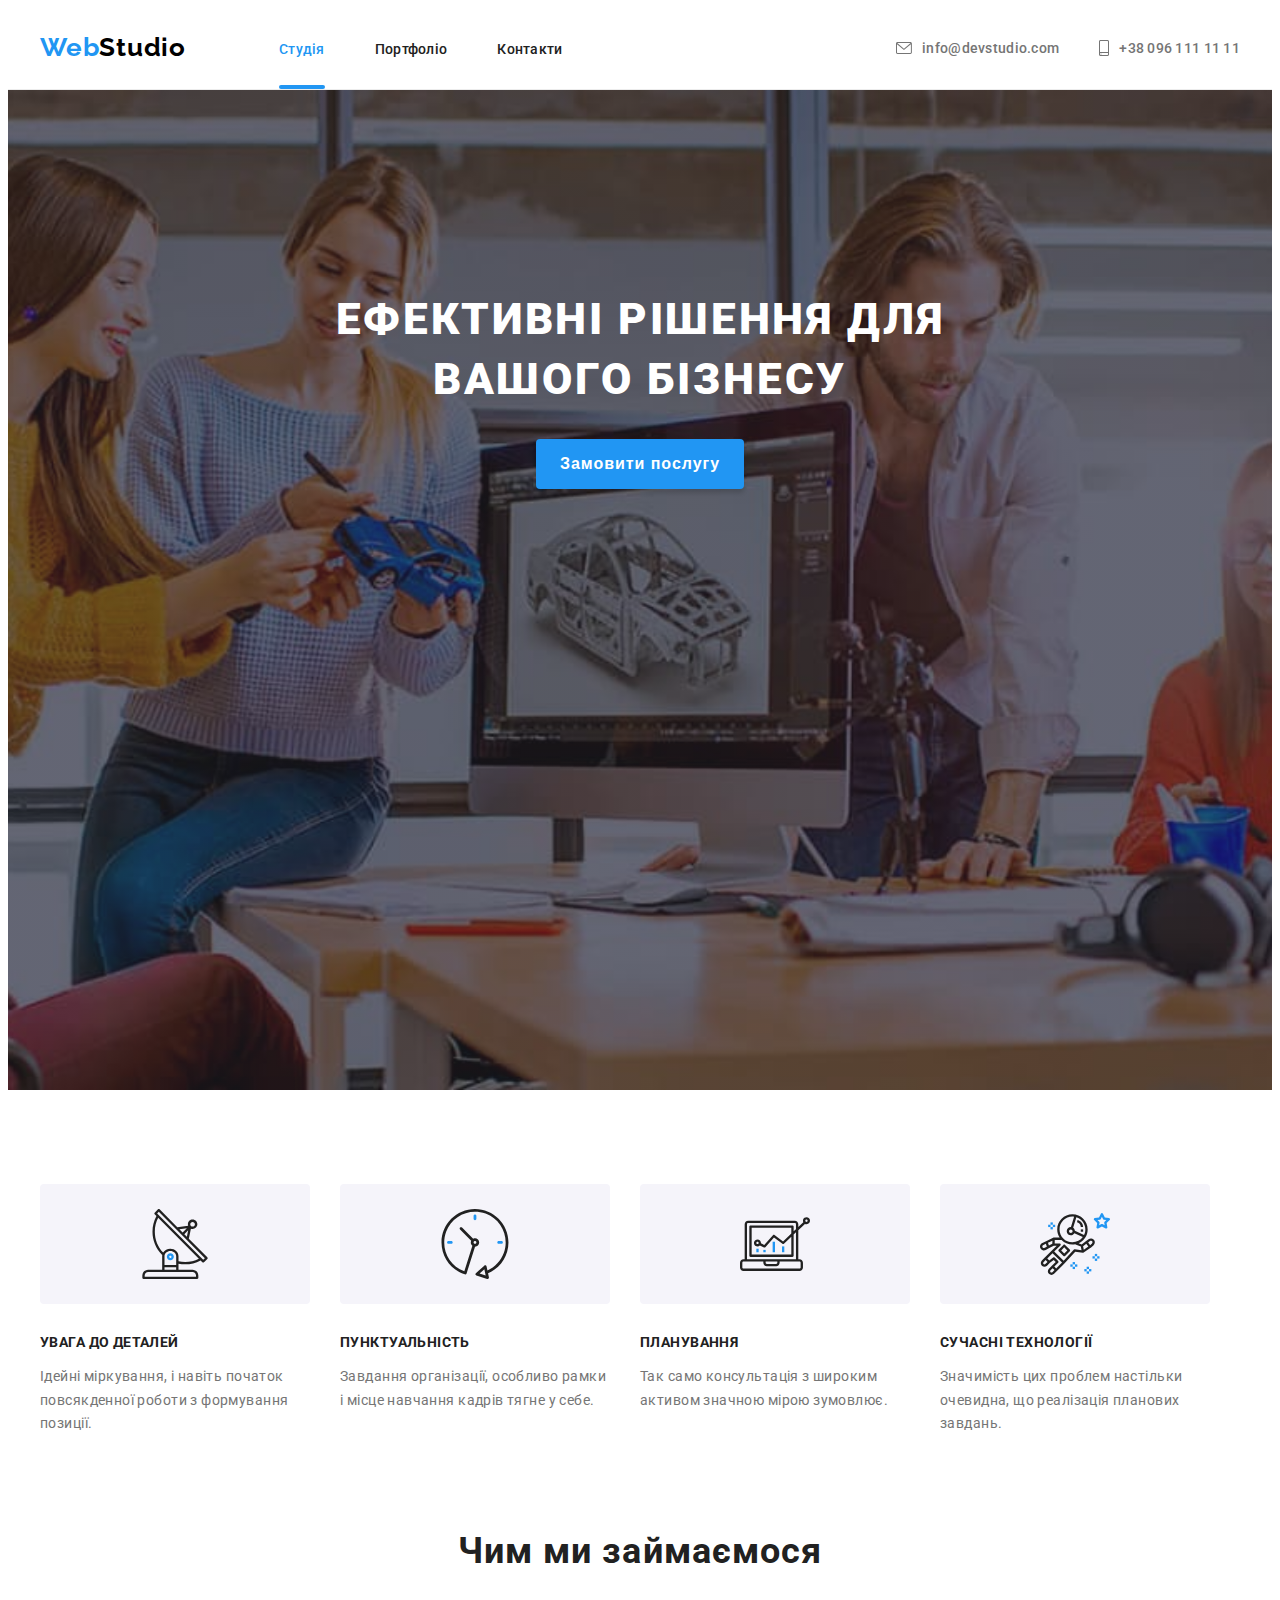
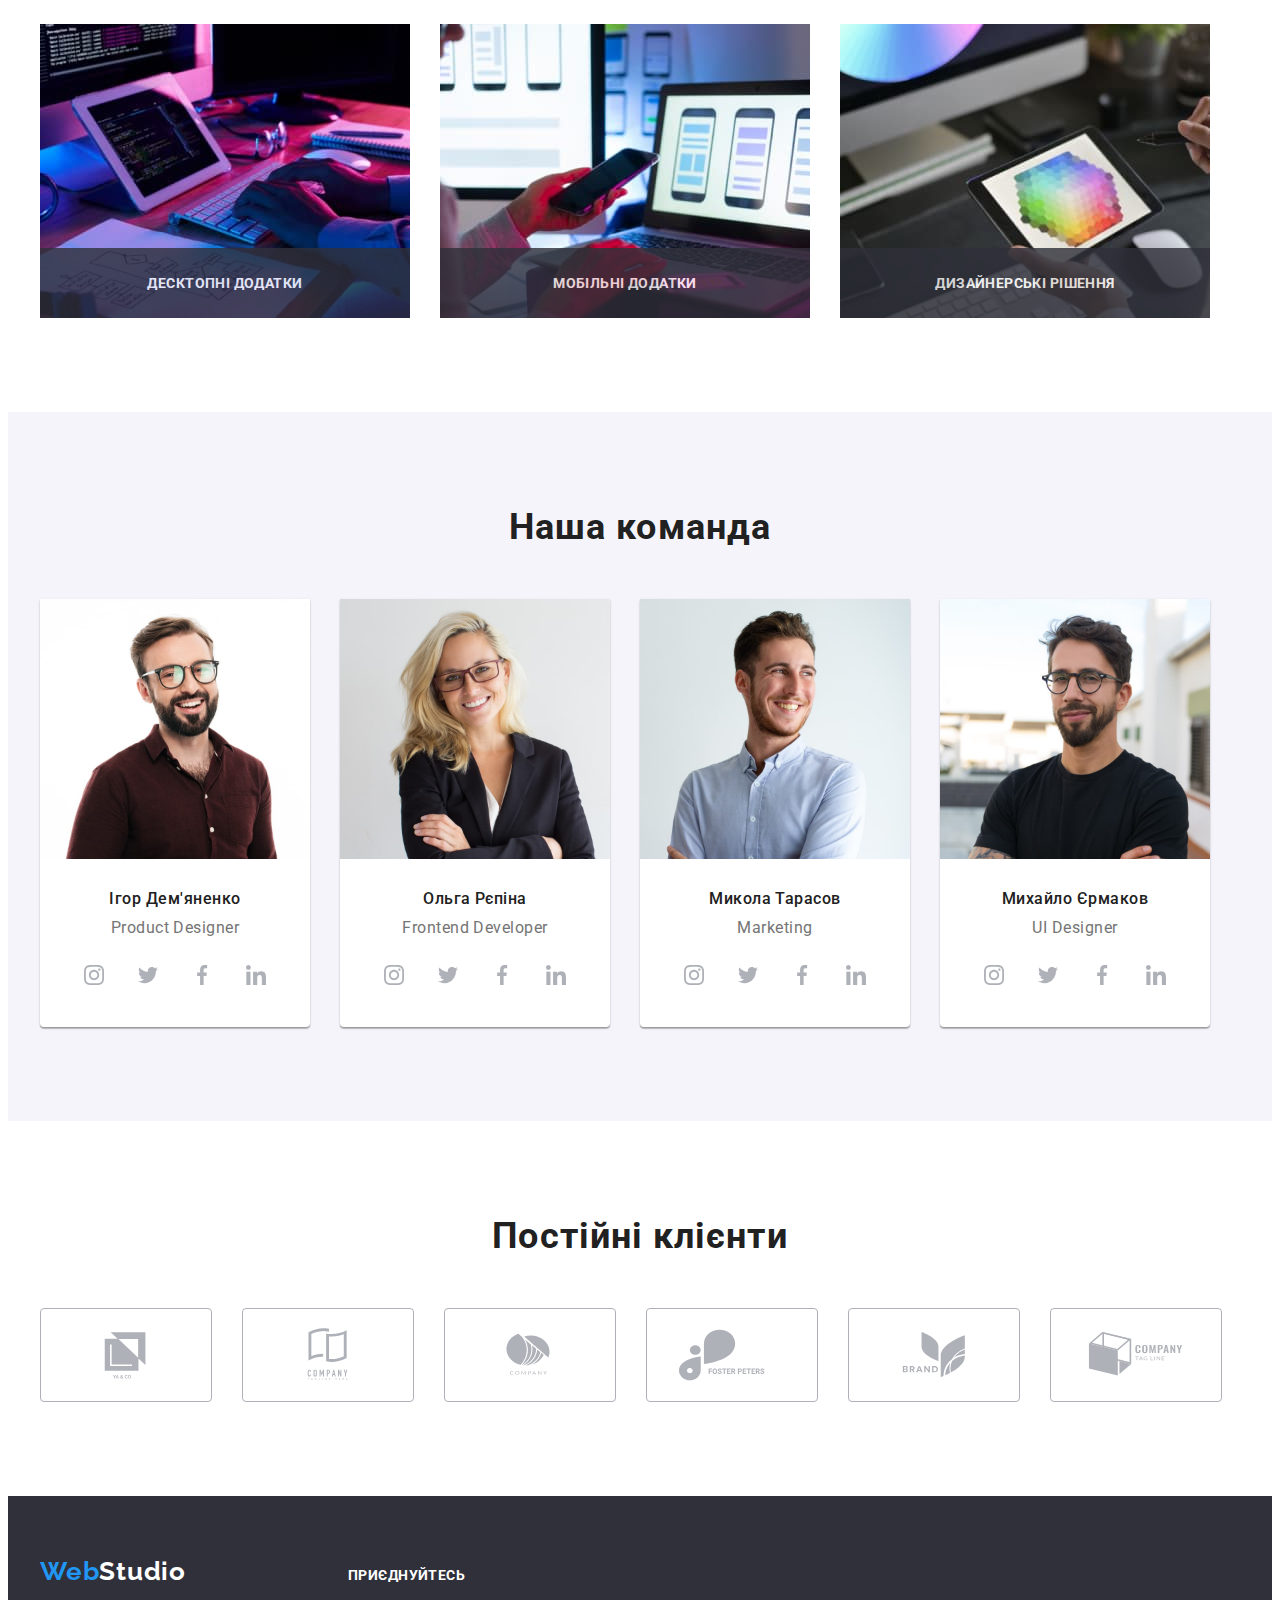
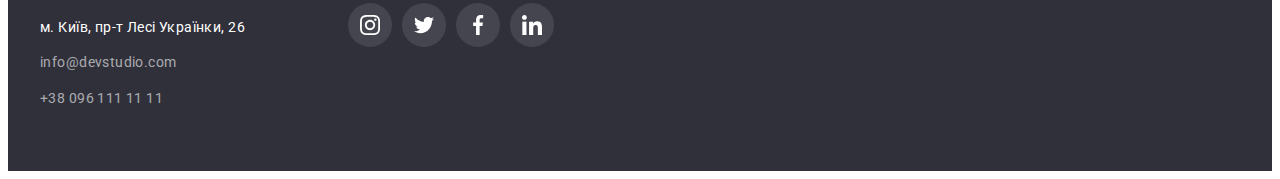
==== index.html @ 95d0e00b "висоту модалки змінив на авто" ====
<!DOCTYPE html>
<html lang="uk-UA">
  <head>
    <meta charset="UTF-8" />
    <meta name="viewport" content="width=device-width, initial-scale=1.0" />
    <title>Студія</title>
    <link
      href="https://fonts.googleapis.com/css2?family=Raleway:wght@700&family=Roboto:wght@400;500;700;900&display=swap"
      rel="stylesheet"
    />
    <link
      rel="stylesheet"
      href="https://cdnjs.cloudflare.com/ajax/libs/modern-normalize/2.0.0/modern-normalize.min.css"
      integrity="sha512-4xo8blKMVCiXpTaLzQSLSw3KFOVPWhm/TRtuPVc4WG6kUgjH6J03IBuG7JZPkcWMxJ5huwaBpOpnwYElP/m6wg=="
      crossorigin="anonymous"
      referrerpolicy="no-referrer"
    />
    <link rel="stylesheet" href="./css/styles.css" />
  </head>
  <body>
    <!-- Шапка -->

    <header class="header">
      <div class="container">
        <a href="./index.html" class="logo"
          >Web<span class="logo-studio-black">Studio</span></a
        >

        <nav class="nav">
          <ul class="list">
            <li class="item">
              <a href="./index.html" class="link current">Студія</a>
            </li>
            <li class="item">
              <a href="./portfolio.html" class="link">Портфоліо</a>
            </li>
            <li class="item"><a href="" class="link">Контакти</a></li>
          </ul>
        </nav>

        <ul class="info-list list">
          <li class="info-item">
            <a class="info-link link" href="mailto:info@devstudio.com">
              <svg class="info-icon" width="16" height="12">
                <use href="./images/icons/sprite.svg#envelope"></use>
              </svg>
              info@devstudio.com</a
            >
          </li>
          <li class="info-item">
            <a class="info-link link" href="tel:380961111111">
              <svg class="info-icon" width="10" height="16">
                <use href="./images/icons/sprite.svg#smartphone"></use>
              </svg>
              +38 096 111 11 11</a
            >
          </li>
        </ul>
      </div>
    </header>

    <main>
      <!-- Герой -->

      <section class="section hero overlay">
        <div class="container">
          <h1 class="title">Ефективні рішення для вашого бізнесу</h1>
          <button type="button" class="hero-button data-modal-open">
            Замовити послугу
          </button>

          <div class="backdrop is-hidden">
            <div class="data-modal">
              <button class="data-modal-close" type="button">
                <svg class="data-modal-close-icon" width="18" height="18">
                  <use href="./images/icons/sprite.svg#icon-close"></use>
                </svg>
              </button>

              <form class="modal-form">
                <b class="form-title">
                  Залиште свої дані, ми вам передзвонимо
                </b>

                <div class="form-field">
                  <label for="user-name">Ім'я</label>
                  <input type="text" name="user-name" id="user-name" />
                </div>

                <div class="form-field">
                  <label for="user-phone">Телефон</label>
                  <input type="tel" name="user-phone" id="user-phone" />
                </div>

                <div class="form-field">
                  <label for="user-email">Пошта</label>
                  <input type="email" name="user-email" id="user-email" />
                </div>

                <div class="form-field">
                  <label for="user-comment">Коментар</label>
                  <div class="textarea-box">
                    <textarea
                      name="user-comment"
                      id="user-comment"
                      placeholder="Введіть текст"
                    ></textarea>
                  </div>
                </div>

                <label class="checkbox-label">
                  <input
                    class="checkbox visually-hidden"
                    type="checkbox"
                    name="user-contract"
                  />
                  <span class="checkbox-icon">
                    <svg class="icon-check" width="16" height="15">
                      <use href="./images/icons/sprite.svg#icon-check"></use>
                    </svg>
                  </span>
                  Погоджуюся з розсилкою та приймаю
                  <a
                    class="checkbox-link"
                    href=""
                    target="_blank"
                    rel="noopener noreferrer"
                    >Умови договору</a
                  >
                </label>

                <button type="submit">Відправити</button>
              </form>
            </div>
          </div>
        </div>
      </section>

      <!-- Особливості -->

      <section class="section features">
        <div class="container">
          <h2 class="visually-hidden">Особливості</h2>

          <ul class="list">
            <li class="item">
              <div class="icon-box">
                <svg class="icon" width="70" height="70">
                  <use href="./images/icons/sprite.svg#antenna"></use>
                </svg>
              </div>
              <h3 class="title">УВАГА ДО ДЕТАЛЕЙ</h3>
              <p class="text">
                Ідейні міркування, і навіть початок повсякденної роботи з
                формування позиції.
              </p>
            </li>
            <li class="item">
              <div class="icon-box">
                <svg width="70" height="70">
                  <use href="./images/icons/sprite.svg#clock"></use>
                </svg>
              </div>
              <h3 class="title">ПУНКТУАЛЬНІСТЬ</h3>
              <p class="text">
                Завдання організації, особливо рамки і місце навчання кадрів
                тягне у себе.
              </p>
            </li>
            <li class="item">
              <div class="icon-box">
                <svg width="70" height="70">
                  <use href="./images/icons/sprite.svg#diagram"></use>
                </svg>
              </div>
              <h3 class="title">ПЛАНУВАННЯ</h3>
              <p class="text">
                Так само консультація з широким активом значною мірою зумовлює.
              </p>
            </li>
            <li class="item">
              <div class="icon-box">
                <svg width="70" height="70">
                  <use href="./images/icons/sprite.svg#astronaut"></use>
                </svg>
              </div>
              <h3 class="title">СУЧАСНІ ТЕХНОЛОГІЇ</h3>
              <p class="text">
                Значимість цих проблем настільки очевидна, що реалізація
                планових завдань.
              </p>
            </li>
          </ul>
        </div>
      </section>

      <!-- Чим ми займаємося -->

      <section class="section examples">
        <div class="container">
          <h2 class="title">Чим ми займаємося</h2>

          <ul class="list">
            <li class="item">
              <div class="examples-img-box">
                <img
                  src="./images/examples/pc.jpg"
                  alt="Люитина за комп'ютером"
                  width="370"
                  height="294"
                />
                <p class="examples-img-text">Десктопні додатки</p>
              </div>
            </li>
            <li class="item">
              <div class="examples-img-box">
                <img
                  src="./images/examples/phone.jpg"
                  alt="Люитина з телефоном"
                  width="370"
                  height="294"
                />
                <p class="examples-img-text">Мобільні додатки</p>
              </div>
            </li>
            <li class="item">
              <div class="examples-img-box">
                <img
                  src="./images/examples/tablet.jpg"
                  alt="Люитина з планшетом"
                  width="370"
                  height="294"
                />
                <p class="examples-img-text">Дизайнерські рішення</p>
              </div>
            </li>
          </ul>
        </div>
      </section>

      <!-- Наша команда -->

      <section class="section team">
        <div class="container">
          <h2 class="title">Наша команда</h2>

          <ul class="list">
            <li class="item">
              <img
                src="./images/team/igor.jpg"
                alt="Фото Ігор Дем'яненко"
                width="270"
                height="260"
              />

              <div class="card">
                <h3 class="card-title">Ігор Дем'яненко</h3>
                <p class="card-text">Product Designer</p>

                <ul class="socials list">
                  <li class="socials-item">
                    <a
                      class="socials-link link"
                      href=""
                      target="_blank"
                      aria-label="іконка Instagram"
                    >
                      <svg class="socials-icon" width="20" height="20">
                        <use href="./images/icons/sprite.svg#instagram"></use>
                      </svg>
                    </a>
                  </li>
                  <li class="socials-item">
                    <a
                      class="socials-link link"
                      href=""
                      target="_blank"
                      aria-label="іконка Twitter"
                    >
                      <svg class="socials-icon" width="20" height="20">
                        <use href="./images/icons/sprite.svg#twitter"></use>
                      </svg>
                    </a>
                  </li>
                  <li class="socials-item">
                    <a
                      class="socials-link link"
                      href=""
                      target="_blank"
                      aria-label="іконка Facebook"
                    >
                      <svg class="socials-icon" width="20" height="20">
                        <use href="./images/icons/sprite.svg#facebook"></use>
                      </svg>
                    </a>
                  </li>
                  <li class="socials-item">
                    <a
                      class="socials-link link"
                      href=""
                      target="_blank"
                      aria-label="іконка Linkedin"
                    >
                      <svg class="socials-icon" width="20" height="20">
                        <use href="./images/icons/sprite.svg#linkedin"></use>
                      </svg>
                    </a>
                  </li>
                </ul>
              </div>
            </li>
            <li class="item">
              <img
                src="./images/team/olya.jpg"
                alt="Фото Ольга Рєпіна"
                width="270"
                height="260"
              />
              <div class="card">
                <h3 class="card-title">Ольга Рєпіна</h3>
                <p class="card-text">Frontend Developer</p>

                <ul class="socials list">
                  <li class="socials-item">
                    <a
                      class="socials-link link"
                      href=""
                      target="_blank"
                      aria-label="іконка Instagram"
                    >
                      <svg class="socials-icon" width="20" height="20">
                        <use href="./images/icons/sprite.svg#instagram"></use>
                      </svg>
                    </a>
                  </li>
                  <li class="socials-item">
                    <a
                      class="socials-link link"
                      href=""
                      target="_blank"
                      aria-label="іконка Twitter"
                    >
                      <svg class="socials-icon" width="20" height="20">
                        <use href="./images/icons/sprite.svg#twitter"></use>
                      </svg>
                    </a>
                  </li>
                  <li class="socials-item">
                    <a
                      class="socials-link link"
                      href=""
                      target="_blank"
                      aria-label="іконка Facebook"
                    >
                      <svg class="socials-icon" width="20" height="20">
                        <use href="./images/icons/sprite.svg#facebook"></use>
                      </svg>
                    </a>
                  </li>
                  <li class="socials-item">
                    <a
                      class="socials-link link"
                      href=""
                      target="_blank"
                      aria-label="іконка Linkedin"
                    >
                      <svg class="socials-icon" width="20" height="20">
                        <use href="./images/icons/sprite.svg#linkedin"></use>
                      </svg>
                    </a>
                  </li>
                </ul>
              </div>
            </li>
            <li class="item">
              <img
                src="./images/team/kolya.jpg"
                alt="Фото Микола Тарасов"
                width="270"
                height="260"
              />
              <div class="card">
                <h3 class="card-title">Микола Тарасов</h3>
                <p class="card-text">Marketing</p>

                <ul class="socials list">
                  <li class="socials-item">
                    <a
                      class="socials-link link"
                      href=""
                      target="_blank"
                      aria-label="іконка Instagram"
                    >
                      <svg class="socials-icon" width="20" height="20">
                        <use href="./images/icons/sprite.svg#instagram"></use>
                      </svg>
                    </a>
                  </li>
                  <li class="socials-item">
                    <a
                      class="socials-link link"
                      href=""
                      target="_blank"
                      aria-label="іконка Twitter"
                    >
                      <svg class="socials-icon" width="20" height="20">
                        <use href="./images/icons/sprite.svg#twitter"></use>
                      </svg>
                    </a>
                  </li>
                  <li class="socials-item">
                    <a
                      class="socials-link link"
                      href=""
                      target="_blank"
                      aria-label="іконка Facebook"
                    >
                      <svg class="socials-icon" width="20" height="20">
                        <use href="./images/icons/sprite.svg#facebook"></use>
                      </svg>
                    </a>
                  </li>
                  <li class="socials-item">
                    <a
                      class="socials-link link"
                      href=""
                      target="_blank"
                      aria-label="іконка Linkedin"
                    >
                      <svg class="socials-icon" width="20" height="20">
                        <use href="./images/icons/sprite.svg#linkedin"></use>
                      </svg>
                    </a>
                  </li>
                </ul>
              </div>
            </li>
            <li class="item">
              <img
                src="./images/team/misha.jpg"
                alt="Фото Михайло Єрмаков"
                width="270"
                height="260"
              />
              <div class="card">
                <h3 class="card-title">Михайло Єрмаков</h3>
                <p class="card-text">UI Designer</p>

                <ul class="socials list">
                  <li class="socials-item">
                    <a
                      class="socials-link link"
                      href=""
                      target="_blank"
                      aria-label="іконка Instagram"
                    >
                      <svg class="socials-icon" width="20" height="20">
                        <use href="./images/icons/sprite.svg#instagram"></use>
                      </svg>
                    </a>
                  </li>
                  <li class="socials-item">
                    <a
                      class="socials-link link"
                      href=""
                      target="_blank"
                      aria-label="іконка Twitter"
                    >
                      <svg class="socials-icon" width="20" height="20">
                        <use href="./images/icons/sprite.svg#twitter"></use>
                      </svg>
                    </a>
                  </li>
                  <li class="socials-item">
                    <a
                      class="socials-link link"
                      href=""
                      target="_blank"
                      aria-label="іконка Facebook"
                    >
                      <svg class="socials-icon" width="20" height="20">
                        <use href="./images/icons/sprite.svg#facebook"></use>
                      </svg>
                    </a>
                  </li>
                  <li class="socials-item">
                    <a
                      class="socials-link link"
                      href=""
                      target="_blank"
                      aria-label="іконка Linkedin"
                    >
                      <svg class="socials-icon" width="20" height="20">
                        <use href="./images/icons/sprite.svg#linkedin"></use>
                      </svg>
                    </a>
                  </li>
                </ul>
              </div>
            </li>
          </ul>
        </div>
      </section>

      <!-- Постійні клієнти -->

      <section class="section clients">
        <div class="container">
          <h2 class="title">Постійні клієнти</h2>

          <ul class="clients-list list">
            <li class="clients-item">
              <a class="clients-link link" href="">
                <svg class="clients-icon" width="106" height="60">
                  <use href="./images/icons/sprite.svg#client-1"></use>
                </svg>
              </a>
            </li>
            <li class="clients-item">
              <a class="clients-link link" href="">
                <svg class="clients-icon" width="106" height="60">
                  <use href="./images/icons/sprite.svg#client-2"></use>
                </svg>
              </a>
            </li>
            <li class="clients-item">
              <a class="clients-link link" href="">
                <svg class="clients-icon" width="106" height="60">
                  <use href="./images/icons/sprite.svg#client-3"></use>
                </svg>
              </a>
            </li>
            <li class="clients-item">
              <a class="clients-link link" href="">
                <svg class="clients-icon" width="106" height="60">
                  <use href="./images/icons/sprite.svg#client-4"></use>
                </svg>
              </a>
            </li>
            <li class="clients-item">
              <a class="clients-link link" href="">
                <svg class="clients-icon" width="106" height="60">
                  <use href="./images/icons/sprite.svg#client-5"></use>
                </svg>
              </a>
            </li>
            <li class="clients-item">
              <a class="clients-link link" href="">
                <svg class="clients-icon" width="106" height="60">
                  <use href="./images/icons/sprite.svg#client-6"></use>
                </svg>
              </a>
            </li>
          </ul>
        </div>
      </section>
    </main>

    <!-- Підвал -->

    <footer class="footer">
      <div class="container">
        <div class="footer-address">
          <a href="./index.html" class="logo"
            >Web<span class="logo-studio-white">Studio</span></a
          >
          <address class="address">
            <p class="text">м. Київ, пр-т Лесі Українки, 26</p>
            <a href="mailto:info@devstudio.com" class="link"
              >info@devstudio.com</a
            >
            <a href="tel:380961111111" class="link">+38 096 111 11 11</a>
          </address>
        </div>

        <div class="footer-socials">
          <p class="title">Приєднуйтесь</p>

          <ul class="socials list">
            <li class="socials-item">
              <a
                class="socials-link link"
                href=""
                target="_blank"
                aria-label="іконка Instagram"
              >
                <svg class="socials-icon" width="20" height="20">
                  <use href="./images/icons/sprite.svg#instagram"></use>
                </svg>
              </a>
            </li>
            <li class="socials-item">
              <a
                class="socials-link link"
                href=""
                target="_blank"
                aria-label="іконка Twitter"
              >
                <svg class="socials-icon" width="20" height="20">
                  <use href="./images/icons/sprite.svg#twitter"></use>
                </svg>
              </a>
            </li>
            <li class="socials-item">
              <a
                class="socials-link link"
                href=""
                target="_blank"
                aria-label="іконка Facebook"
              >
                <svg class="socials-icon" width="20" height="20">
                  <use href="./images/icons/sprite.svg#facebook"></use>
                </svg>
              </a>
            </li>
            <li class="socials-item">
              <a
                class="socials-link link"
                href=""
                target="_blank"
                aria-label="іконка Linkedin"
              >
                <svg class="socials-icon" width="20" height="20">
                  <use href="./images/icons/sprite.svg#linkedin"></use>
                </svg>
              </a>
            </li>
          </ul>
        </div>
      </div>
    </footer>

    <script src="./js/modal.js"></script>

    <script>
      (() => {
        document.querySelector('.modal-form').addEventListener('submit', e => {
          e.preventDefault();

          new FormData(e.currentTarget).forEach((value, name) =>
            console.log(`${name}: ${value}`)
          );
        });
      })();
    </script>
  </body>
</html>
---- css/styles.css ----
:root {
  --primary-bg-color: #ffffff;
  --secondary-bg-color: #f5f4fa;
  --header-underline-color: #ececec;
  --logo-black-color: #000000;
  --accent-color: #2196f3;
  --primary-text-color: #757575;
  --secondary-text-color: #212121;
  --primary-icon-color: #afb1b8;
  --footer-icon-bg-color: rgba(255, 255, 255, 0.1);
  --hero-bg-color: #c4c4c4;
  --footer-bg-color: #2f303a;
  --address-text-color: rgba(255, 255, 255, 0.6);

  --hover-focus-time: cubic-bezier(0.4, 0, 0.2, 1);
}

body {
  font-family: 'Roboto', sans-serif;
  font-size: 16px;

  background-color: var(--primary-bg-color);
  color: var(--primary-text-color);
}

img {
  display: block;
}

.list {
  margin: 0;
  padding: 0;

  list-style: none;
}

.container {
  width: 1200px;
  margin: 0 auto;
  padding-right: 15px;
  padding-left: 15px;
}

.section {
  padding-top: 94px;
  padding-bottom: 94px;
}

.visually-hidden {
  position: absolute;
  width: 1px;
  height: 1px;
  margin: -1px;
  border: 0;
  padding: 0;

  white-space: nowrap;
  clip-path: inset(100%);
  clip: rect(0 0 0 0);
  overflow: hidden;
}

/* Шапка */

.header {
  border-bottom: 1px solid var(--header-underline-color);
}

.header .container {
  display: flex;
  align-items: center;
}

.logo {
  margin-right: 93px;
  padding-top: 24px;
  padding-bottom: 25px;

  font-family: 'Raleway', sans-serif;
  font-size: 26px;
  font-weight: 700;
  line-height: 1.2;
  letter-spacing: 0.78px;
  text-decoration: none;

  color: var(--accent-color);
}

.logo-studio-black {
  color: var(--logo-black-color);
}

.nav .list {
  display: flex;
}

.nav .item + .item {
  margin-left: 50px;
}

.nav .link {
  padding-top: 32px;
  padding-bottom: 32px;

  font-size: 14px;
  font-weight: 500;
  line-height: 1.2;
  letter-spacing: 0.28px;
  text-decoration: none;

  color: var(--secondary-text-color);

  transition: color 250ms var(--hover-focus-time);
}

.nav .link:hover,
.nav .link:focus {
  color: var(--accent-color);
}

.nav .link.current {
  position: relative;

  color: var(--accent-color);
}

.nav .item > .current::after {
  content: '';
  display: block;
  position: absolute;
  right: 0;
  bottom: 0;

  width: 100%;
  height: 4px;

  border-radius: 2px;
  background-color: var(--accent-color);
}

.info-list {
  display: flex;
  align-items: center;
  margin-left: auto;
}

.info-item:not(:last-child) {
  margin-right: 40px;
}

.info-link {
  display: flex;
  align-items: center;

  padding-top: 32px;
  padding-bottom: 32px;

  font-size: 14px;
  font-weight: 500;
  line-height: 1.2;
  letter-spacing: 0.28px;
  text-decoration: none;

  color: var(--primary-text-color);

  transition: color 250ms var(--hover-focus-time);
}

.info-link:hover,
.info-link:focus {
  color: var(--accent-color);
}

.info-icon {
  margin-right: 10px;
  fill: currentColor;
}

/* Герой */

.hero {
  padding-top: 200px;
  padding-bottom: 200px;

  text-align: center;
}

.hero.overlay {
  height: 600px;
  max-width: 1600px;
  margin-right: auto;
  margin-left: auto;

  background-color: var(--hero-bg-color);
  background-image: linear-gradient(
      to right,
      rgba(47, 48, 58, 0.4),
      rgba(47, 48, 58, 0.4)
    ),
    url('../images/hero/hero-bg-photo.jpg');
  background-repeat: no-repeat;
  background-position: center;
  background-size: cover;
}

.hero .title {
  width: 696px;
  margin-top: 0;
  margin-right: auto;
  margin-bottom: 30px;
  margin-left: auto;

  font-size: 44px;
  font-weight: 900;
  line-height: 1.36;
  letter-spacing: 2.64px;
  text-align: center;
  text-transform: uppercase;

  color: var(--primary-bg-color);
}

.hero-button {
  padding: 10px 24px;
  border: none;
  border-radius: 4px;
  box-shadow: 0px 4px 4px 0px rgba(0, 0, 0, 0.15);

  font-size: 16px;
  font-weight: 700;
  line-height: 1.87;
  letter-spacing: 0.96px;
  text-align: center;

  color: var(--primary-bg-color);
  background-color: var(--accent-color);

  transition: color 250ms var(--hover-focus-time);
}

.hero-button:hover {
  cursor: pointer;
  color: var(--hero-bg-color);
}

.hero .backdrop {
  position: fixed;
  top: 0;
  left: 0;

  width: 100%;
  height: 100%;

  background-color: rgba(0, 0, 0, 0.2);

  z-index: 10;
  opacity: 1;
  visibility: visible;
  transition: opacity 250ms var(--hover-focus-time),
    visibility 250ms var(--hover-focus-time);
}

/* Модальне вікно */

.backdrop.is-hidden {
  opacity: 0;
  visibility: hidden;
  pointer-events: none;
}

.backdrop .data-modal {
  position: absolute;
  top: 50%;
  left: 50%;
  transform: translate(-50%, -50%) scaleX(1);
  transition: transform 250ms var(--hover-focus-time);

  width: 528px;

  border-radius: 4px;
  background-color: var(--primary-bg-color);
  box-shadow: 0px 2px 1px 0px rgba(0, 0, 0, 0.2),
    0px 1px 1px 0px rgba(0, 0, 0, 0.14), 0px 1px 3px 0px rgba(0, 0, 0, 0.12);
}

.backdrop.is-hidden > .data-modal {
  transform: translate(-50%, -50%) scaleX(0);
}

.data-modal .data-modal-close {
  position: absolute;
  top: 8px;
  right: 8px;
  padding: 0;

  width: 30px;
  height: 30px;

  border-radius: 50%;
  border: 1px solid rgba(0, 0, 0, 0.1);
  background-color: var(--primary-bg-color);

  cursor: pointer;
}

.data-modal-close-icon {
  display: block;
  margin: 0 auto;
}

/* Форма підписки */

.modal-form {
  margin: 0;
  padding: 40px;

  width: 100%;
  height: 100%;
}

.form-title {
  display: inline-block;

  margin-top: 0;
  margin-bottom: 12px;

  font-size: 20px;
  font-weight: 700;
  letter-spacing: 0.6px;
  text-align: center;

  color: var(--secondary-text-color);
}

.form-field {
  display: flex;
  flex-direction: column;
}

.form-field label {
  margin-bottom: 4px;

  font-size: 12px;
  font-weight: 400;
  letter-spacing: 0.12px;
  text-align: left;

  color: var(--primary-text-color);
}

.form-field input {
  margin-bottom: 10px;

  height: 40px;

  border-radius: 4px;
  border: 1px solid rgba(33, 33, 33, 0.2);
}

/* Textarea */

.textarea-box {
  margin-bottom: 20px;
  padding: 12px 16px;

  height: 120px;

  border-radius: 4px;
  border: 1px solid rgba(33, 33, 33, 0.2);
}

.form-field textarea {
  width: 100%;
  height: 100%;

  border: none;
  resize: none;
}

.form-field textarea::placeholder {
  color: rgba(117, 117, 117, 0.5);
  font-size: 12px;
  font-weight: 400;
  letter-spacing: 0.12px;
}

/* Checkbox */

.checkbox-label {
  display: flex;
  align-items: center;

  margin-top: 0;
  margin-bottom: 20px;
  width: 100%;

  font-size: 14px;
  font-weight: 400;
  line-height: 1.71;
  letter-spacing: 0.42px;

  color: var(--primary-text-color);
}

.checkbox-icon {
  display: inline-block;

  margin-right: 7px;
  width: 16px;
  height: 15px;

  border: 1px solid var(--secondary-text-color);
  border-radius: 2px;
}

.icon-check {
  display: block;
}

.checkbox:checked + .checkbox-icon {
  border-color: transparent;
  background-color: var(--accent-color);
  background-size: contain;
  background-origin: border-box;
}

.checkbox-link {
  font-size: 14px;
  font-weight: 400;
  line-height: 24px;
  letter-spacing: 0.42px;

  color: var(--accent-color);
}

.modal-form button {
  padding: 10px 52px;

  width: 200px;
  height: 50px;

  text-align: center;
  font-size: 16px;
  font-weight: 700;
  line-height: 1.87;
  letter-spacing: 0.96px;

  border: none;
  border-radius: 4px;
  color: var(--primary-bg-color);
  background-color: #188ce8;
  box-shadow: 0px 4px 4px 0px rgba(0, 0, 0, 0.15);
}

/* Особливості */

.features .list {
  display: flex;
}

.features .item {
  width: 270px;
}

.features .item:not(:last-child) {
  margin-right: 30px;
}

.features .icon-box {
  display: flex;
  align-items: center;
  justify-content: center;

  width: 100%;
  height: 120px;
  margin-bottom: 30px;

  border-radius: 4px;
  background-color: var(--secondary-bg-color);
}

.features .icon {
  margin: 0;
}

.features .title {
  margin-top: 0;
  margin-bottom: 10;

  font-size: 14px;
  font-weight: 700;
  line-height: 1.2;
  letter-spacing: 0.42px;
  text-transform: uppercase;

  color: var(--secondary-text-color);
}

.features .text {
  margin: 0;

  font-size: 14px;
  font-weight: 400;
  line-height: 1.71;
  letter-spacing: 0.42px;

  color: var(--primary-text-color);
}

/* Чим ми займаємося */

.examples {
  padding-top: 0;
}

.examples .title,
.team .title,
.clients .title {
  margin-top: 0;
  margin-bottom: 50px;

  font-size: 36px;
  font-weight: 700;
  line-height: 1.2;
  letter-spacing: 1.08px;
  text-align: center;

  color: var(--secondary-text-color);
}

.examples-img-box {
  position: relative;
}

.examples-img-text {
  position: absolute;
  right: 0;
  bottom: 0;

  display: flex;
  width: 100%;
  height: 70px;
  margin: 0;
  align-items: center;
  justify-content: center;

  font-size: 14px;
  font-weight: 700;
  letter-spacing: 0.42px;
  text-transform: uppercase;

  color: var(--primary-bg-color);
  background-color: var(--footer-bg-color);
  opacity: 80%;
}

.examples .list {
  display: flex;
}

.examples .item:not(:last-child) {
  margin-right: 30px;
}

/* Наша команда */

.team {
  background-color: var(--secondary-bg-color);
}

.team .list {
  display: flex;
}

.team .item {
  background-color: var(--primary-bg-color);
  border-radius: 0px 0px 4px 4px;
  box-shadow: 0px 2px 1px 0px rgba(0, 0, 0, 0.2),
    0px 1px 1px 0px rgba(0, 0, 0, 0.14), 0px 1px 3px 0px rgba(0, 0, 0, 0.12);
}

.team .item:not(:last-child) {
  margin-right: 30px;
}

.team .card {
  padding-top: 30px;
  padding-bottom: 30px;
}

.team .card-title {
  margin-top: 0;
  margin-bottom: 10px;

  font-size: 16px;
  font-weight: 500;
  line-height: 1.2;
  letter-spacing: 0.48px;
  text-align: center;

  color: var(--secondary-text-color);
}

.team .card-text {
  margin: 0;
  margin-bottom: 16px;

  font-size: 16px;
  font-weight: 400;
  line-height: 1.2;
  letter-spacing: 0.48px;
  text-align: center;

  color: var(--primary-text-color);
}

.team .socials {
  align-items: center;
  justify-content: center;
}

.team .socials-item:not(:last-child) {
  margin-right: 10px;
}

.socials-link {
  display: flex;
  align-items: center;
  justify-content: center;
  border-radius: 50%;

  width: 44px;
  height: 44px;

  transition: background-color 250ms var(--hover-focus-time);
}

.socials-link:hover,
.socials-link:focus {
  background-color: var(--accent-color);
}

.socials-icon {
  margin: 0;

  fill: var(--primary-icon-color);

  transition: fill 250ms var(--hover-focus-time);
}

.socials-link:hover .socials-icon,
.socials-link:focus .socials-icon {
  fill: var(--primary-bg-color);
}

/* Постійні клієнти */

.clients-list {
  display: flex;
}

.clients-item:not(:last-child) {
  margin-right: 30px;
}

.clients-link {
  display: flex;
  align-items: center;
  justify-content: center;

  width: 170px;
  height: 92px;

  border-radius: 4px;
  border: 1px solid var(--primary-icon-color);

  transition: border-color 250ms var(--hover-focus-time);
}

.clients-link:hover,
.clients-link:focus {
  border-color: var(--accent-color);
}

.clients-icon {
  fill: var(--primary-icon-color);

  transition: fill 250ms var(--hover-focus-time);
}

.clients-link:hover .clients-icon,
.clients-link:focus .clients-icon {
  fill: var(--accent-color);
}

/* Портфоліо */

.portfolio .filter {
  display: flex;
  margin-bottom: 50px;
  justify-content: center;
}

.filter .item:not(:last-child) {
  margin-right: 8px;
}

.portfolio .list-button {
  padding: 6px 22px;

  font-size: 16px;
  font-weight: 500;
  line-height: 1.62;
  letter-spacing: 0.48px;
  font-family: inherit;
  text-align: center;
  cursor: pointer;

  color: var(--secondary-text-color);
  background-color: var(--secondary-bg-color);
  border: none;
  border-radius: 4px;

  transition: color 250ms var(--hover-focus-time),
    background-color 250ms var(--hover-focus-time),
    box-shadow 250ms var(--hover-focus-time);
}

.portfolio .list-button:hover,
.portfolio .list-button:focus {
  color: var(--primary-bg-color);
  background-color: var(--accent-color);
  box-shadow: 0px 2px 2px 0px rgba(0, 0, 0, 0.12),
    0px 1px 2px 0px rgba(0, 0, 0, 0.08), 0px 3px 1px 0px rgba(0, 0, 0, 0.1);
}

.portfolio .works {
  display: flex;
  flex-wrap: wrap;
}

.works .item {
  width: 370px;
  margin-right: 30px;
  margin-bottom: 30px;
}

.works .item:nth-child(3n) {
  margin-right: 0;
}

.works .item:nth-last-child(-n + 3) {
  margin-bottom: 0;
}

.works .link {
  display: block;

  text-decoration: none;
  transition: box-shadow 250ms var(--hover-focus-time);
}

.works .link:hover,
.works .link:focus {
  box-shadow: 1px 4px 6px 0px rgba(0, 0, 0, 0.16),
    0px 4px 4px 0px rgba(0, 0, 0, 0.06), 0px 1px 1px 0px rgba(0, 0, 0, 0.12);
}

.works .overlay-box {
  position: relative;
  overflow: hidden;
}

.works .overlay-card {
  position: absolute;
  right: 0;
  bottom: 0;

  width: 100%;
  height: 100%;

  background-color: var(--accent-color);
  opacity: 0;

  transform: translateY(100%);
  transition: transform 250ms var(--hover-focus-time),
    opacity 250ms var(--hover-focus-time);
}

.works .link:hover .overlay-card {
  transform: translateY(0);
  opacity: 90%;
}

.overlay-card-text {
  margin: 0;
  padding: 63px 24px;

  font-size: 18px;
  font-weight: 400;
  line-height: 1.55;
  letter-spacing: 0.54px;

  color: var(--primary-bg-color);
}

.works-info {
  padding: 20px 24px;

  border: 1px solid #eee;
  border-top: none;
}

.works-info-title {
  margin-top: 0;
  margin-bottom: 4px;

  font-size: 18px;
  font-weight: 700;
  line-height: 2;
  letter-spacing: 1.08px;

  color: var(--secondary-text-color);
}

.works-info-text {
  margin: 0;

  font-weight: 400;
  line-height: 1.87;
  letter-spacing: 0.48px;

  color: var(--primary-text-color);
}

/* Підвал */

.footer {
  background-color: var(--footer-bg-color);
  padding-top: 60px;
  padding-bottom: 60px;
}

.footer .container {
  display: flex;
  align-items: baseline;
}

.footer .logo {
  display: inline-block;
  margin-bottom: 28px;
  padding: 0;
  width: 145px;
}

.logo-studio-white {
  color: var(--primary-bg-color);
}

.footer-address {
  margin-right: 70px;
}

.address {
  display: flex;
  flex-direction: column;
  width: 207px;

  font-style: normal;
  font-size: 14px;
  font-weight: 400;
  line-height: 1.71;
  letter-spacing: 0.42px;

  color: var(--primary-bg-color);
}

.address .text {
  margin-top: 0;
  margin-bottom: 12px;
}

.address .link {
  margin-bottom: 12px;

  font-size: 14px;
  font-weight: 400;
  line-height: 1.71;
  letter-spacing: 0.42px;
  text-decoration: none;

  color: var(--address-text-color);

  transition: color 250ms var(--hover-focus-time);
}

.address .link:hover,
.address .link:focus {
  color: var(--accent-color);
}

.address .link:last-child {
  margin-bottom: 0;
}

.footer .socials {
  display: flex;
}

.footer-socials .title {
  margin-top: 0;
  margin-bottom: 20px;

  color: var(--primary-bg-color);
  font-size: 14px;
  font-weight: 700;
  letter-spacing: 0.42px;
  text-transform: uppercase;
}

.footer .socials-item {
  border-radius: 50%;
  background-color: var(--footer-icon-bg-color);
}

.footer .socials-item:not(:last-child) {
  margin-right: 10px;
}

.footer .socials-icon {
  fill: var(--primary-bg-color);
}
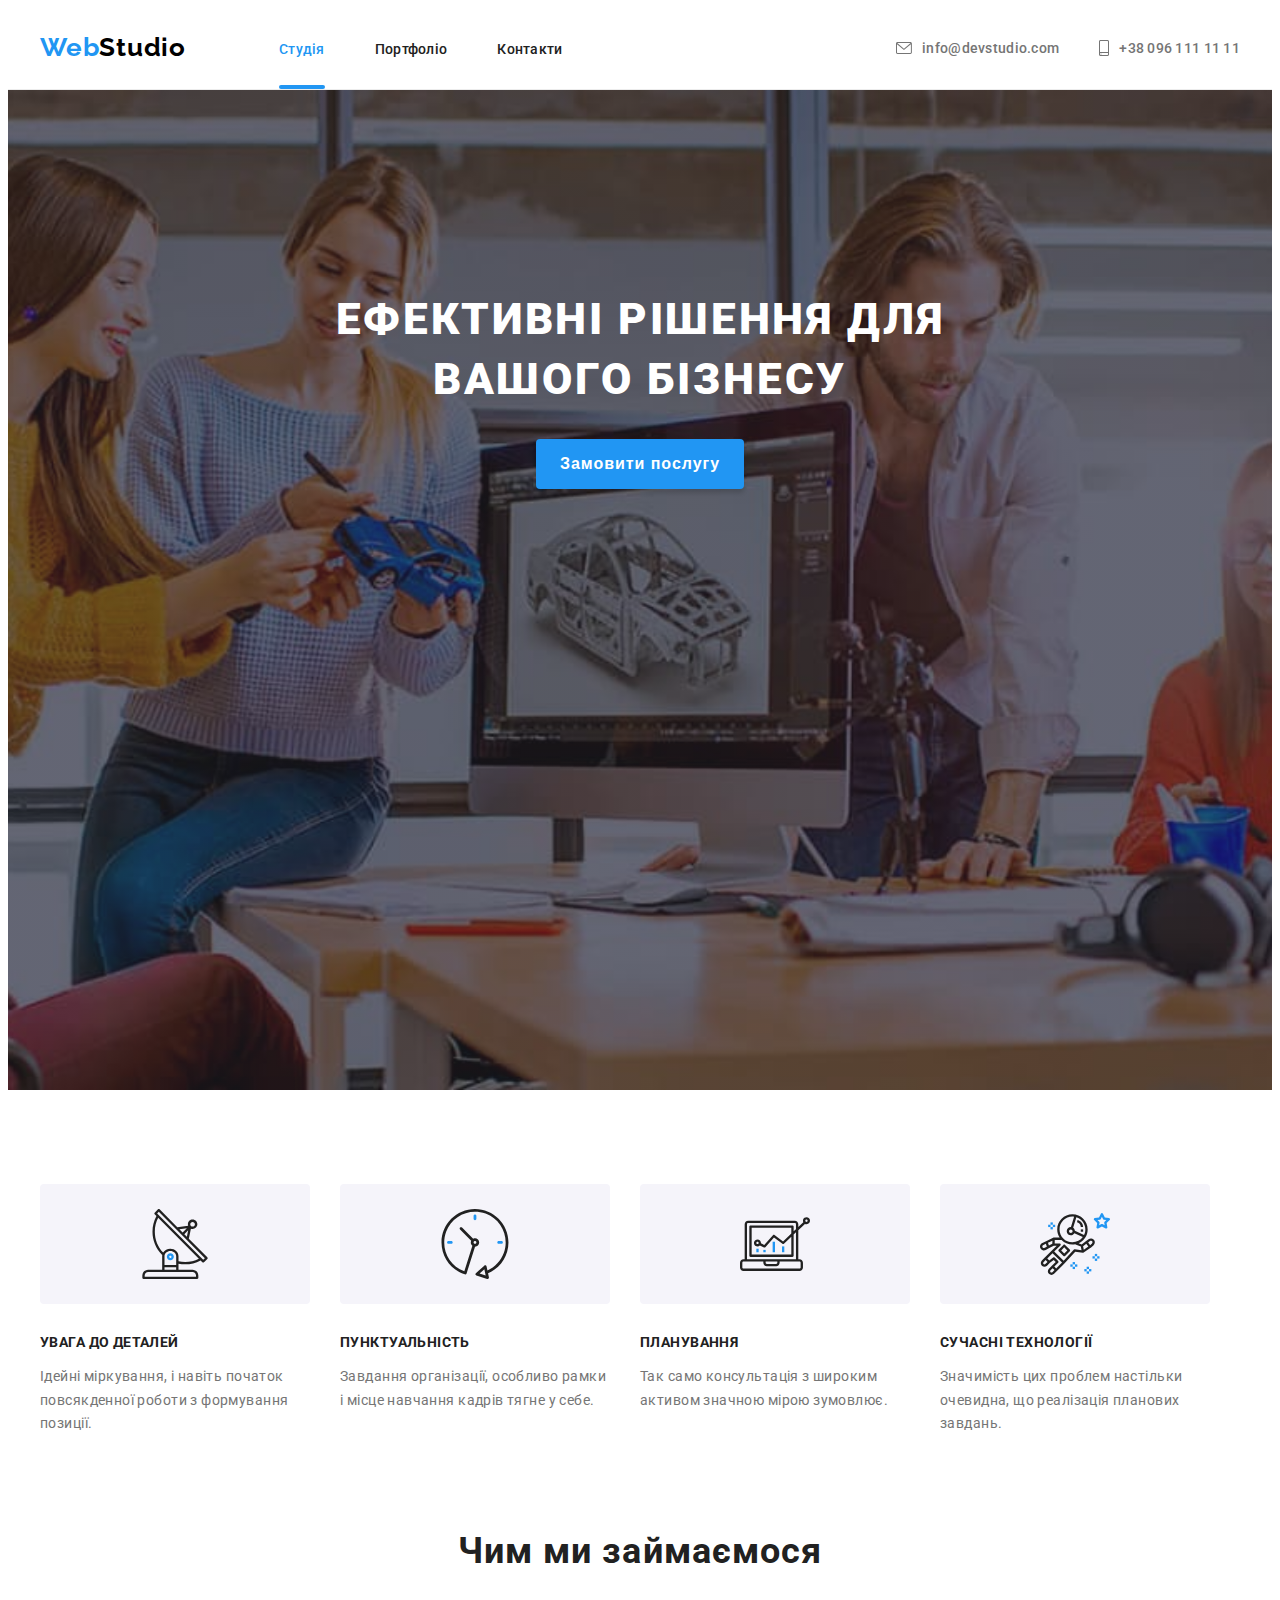
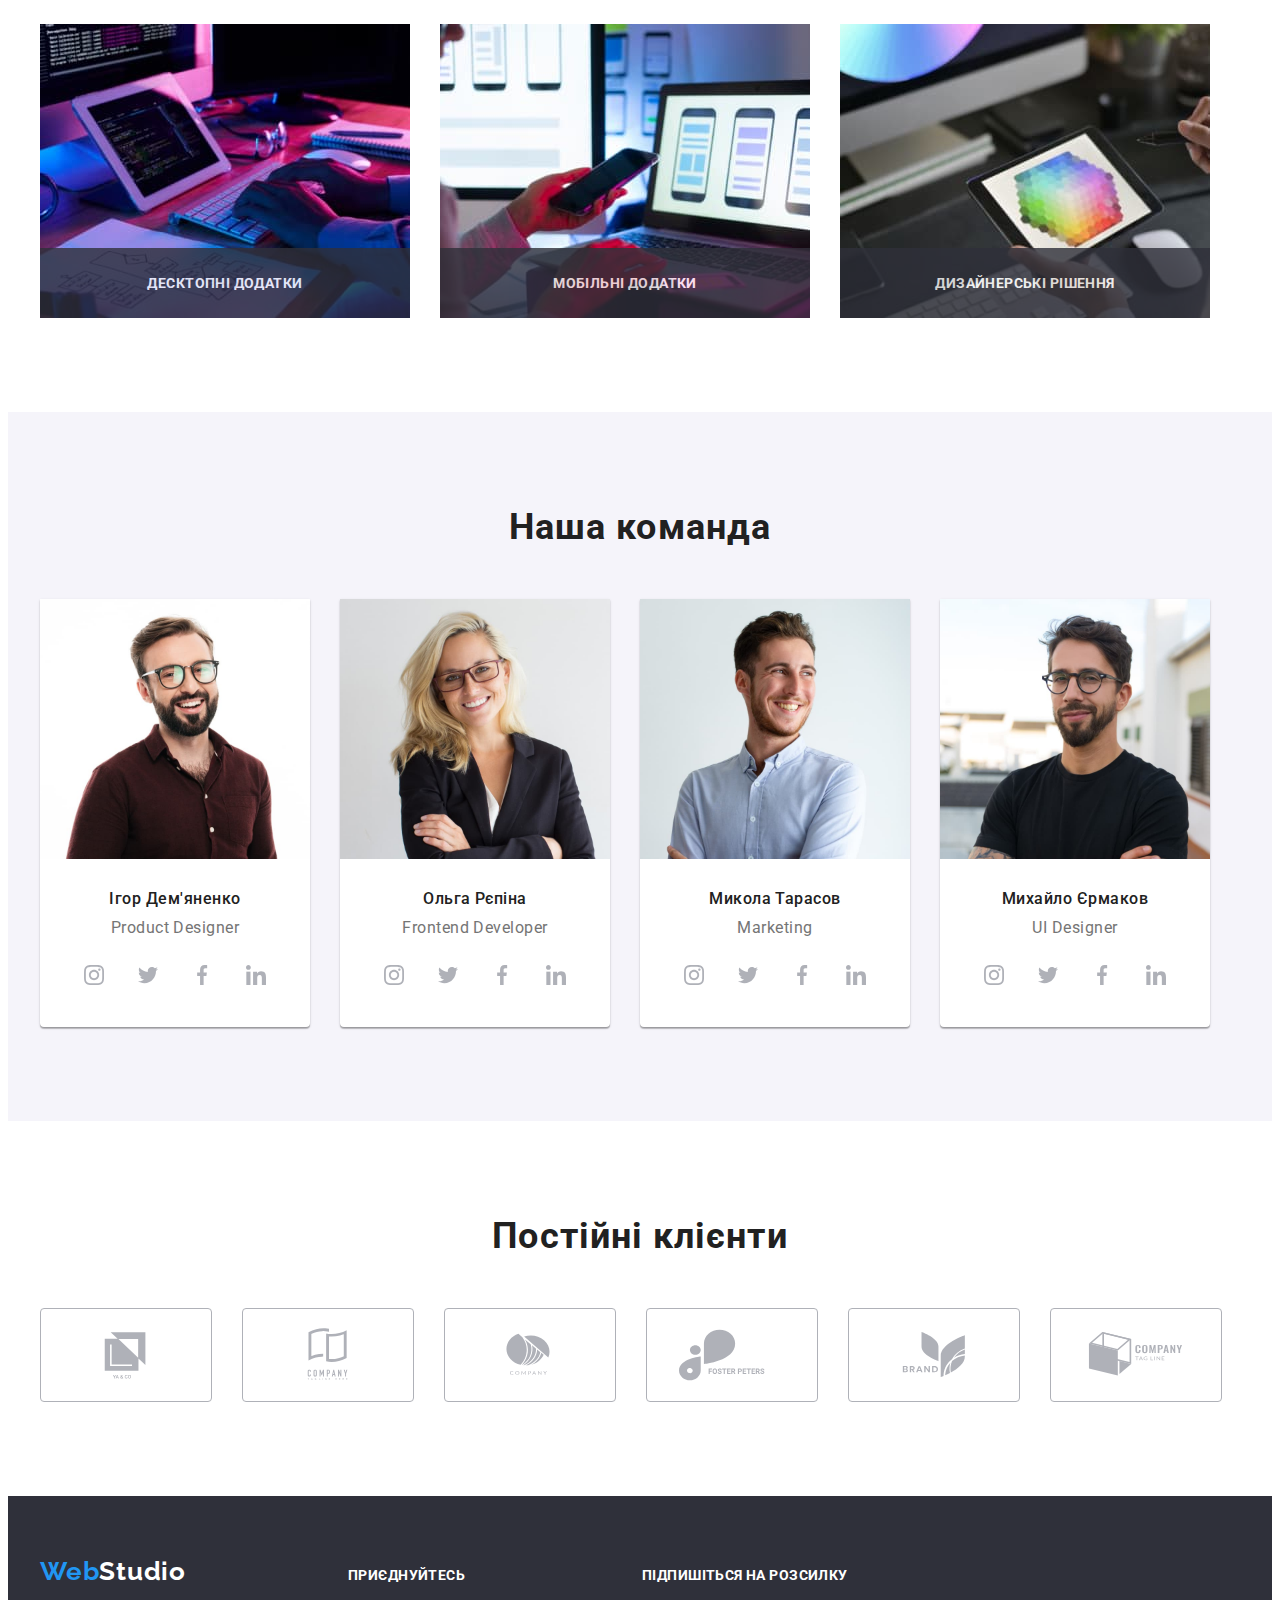
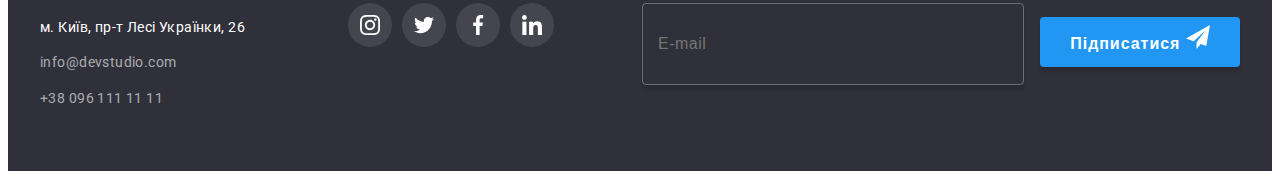
==== commit 92444c07: "додав форму розсилки у футері" ====
--- a/index.html
+++ b/index.html
@@ -82,31 +82,50 @@
                   Залиште свої дані, ми вам передзвонимо
                 </b>
 
-                <div class="form-field">
-                  <label for="user-name">Ім'я</label>
-                  <input type="text" name="user-name" id="user-name" />
-                </div>
-
-                <div class="form-field">
-                  <label for="user-phone">Телефон</label>
-                  <input type="tel" name="user-phone" id="user-phone" />
-                </div>
-
-                <div class="form-field">
-                  <label for="user-email">Пошта</label>
-                  <input type="email" name="user-email" id="user-email" />
-                </div>
-
-                <div class="form-field">
-                  <label for="user-comment">Коментар</label>
-                  <div class="textarea-box">
-                    <textarea
-                      name="user-comment"
-                      id="user-comment"
-                      placeholder="Введіть текст"
-                    ></textarea>
-                  </div>
-                </div>
+                <label class="form-field"
+                  ><span class="form-field-label">Ім'я</span>
+                  <input
+                    class="form-field-input"
+                    type="text"
+                    name="user-name"
+                  />
+                  <svg class="form-field-icon" width="18" height="18">
+                    <use href="./images/icons/sprite.svg#person-black"></use>
+                  </svg>
+                </label>
+
+                <label class="form-field"
+                  ><span class="form-field-label">Телефон</span>
+                  <input
+                    class="form-field-input"
+                    type="tel"
+                    name="user-phone"
+                  />
+                  <svg class="form-field-icon" width="18" height="18">
+                    <use href="./images/icons/sprite.svg#phone-black"></use>
+                  </svg>
+                </label>
+
+                <label class="form-field"
+                  ><span class="form-field-label">Пошта</span>
+                  <input
+                    class="form-field-input"
+                    type="email"
+                    name="user-email"
+                  />
+                  <svg class="form-field-icon" width="18" height="18">
+                    <use href="./images/icons/sprite.svg#email-black"></use>
+                  </svg>
+                </label>
+
+                <label class="form-field"
+                  ><span class="form-field-label">Коментар</span>
+                  <textarea
+                    class="form-textarea"
+                    name="user-comment"
+                    placeholder="Введіть текст"
+                  ></textarea>
+                </label>
 
                 <label class="checkbox-label">
                   <input
@@ -114,11 +133,13 @@
                     type="checkbox"
                     name="user-contract"
                   />
+
                   <span class="checkbox-icon">
                     <svg class="icon-check" width="16" height="15">
                       <use href="./images/icons/sprite.svg#icon-check"></use>
                     </svg>
                   </span>
+
                   Погоджуюся з розсилкою та приймаю
                   <a
                     class="checkbox-link"
@@ -627,21 +648,27 @@
             </li>
           </ul>
         </div>
+
+        <form class="footer-form">
+          <label class="footer-form-field">
+            <span class="footer-form-label">Підпишіться на розсилку</span>
+            <input
+              class="footer-form-input"
+              type="email"
+              placeholder="E-mail"
+            />
+
+            <button class="footer-form-btn" type="submit">
+              Підписатися
+              <svg class="footer-form-icon" width="24" height="24">
+                <use href="./images/icons/sprite.svg#icon-send"></use>
+              </svg>
+            </button>
+          </label>
+        </form>
       </div>
     </footer>
 
     <script src="./js/modal.js"></script>
-
-    <script>
-      (() => {
-        document.querySelector('.modal-form').addEventListener('submit', e => {
-          e.preventDefault();
-
-          new FormData(e.currentTarget).forEach((value, name) =>
-            console.log(`${name}: ${value}`)
-          );
-        });
-      })();
-    </script>
   </body>
 </html>
--- a/css/styles.css
+++ b/css/styles.css
@@ -306,6 +306,14 @@
 .data-modal-close-icon {
   display: block;
   margin: 0 auto;
+
+  fill: var(--logo-black-color);
+
+  transition: fill 250ms var(--hover-focus-time);
+}
+
+.data-modal-close:hover > .data-modal-close-icon {
+  fill: var(--accent-color);
 }
 
 /* Форма підписки */
@@ -319,7 +327,7 @@
 }
 
 .form-title {
-  display: inline-block;
+  display: block;
 
   margin-top: 0;
   margin-bottom: 12px;
@@ -333,11 +341,13 @@
 }
 
 .form-field {
-  display: flex;
-  flex-direction: column;
-}
-
-.form-field label {
+  position: relative;
+  display: block;
+}
+
+.form-field-label {
+  display: block;
+
   margin-bottom: 4px;
 
   font-size: 12px;
@@ -348,40 +358,64 @@
   color: var(--primary-text-color);
 }
 
-.form-field input {
+.form-field-input {
   margin-bottom: 10px;
-
-  height: 40px;
+  padding: 12px 12px 12px 44px;
+
+  width: 100%;
 
   border-radius: 4px;
   border: 1px solid rgba(33, 33, 33, 0.2);
+  outline: transparent;
+
+  transition: border-color 250ms var(--hover-focus-time);
+}
+
+.form-field-icon {
+  position: absolute;
+  top: 30px;
+  left: 12px;
+
+  fill: var(--secondary-text-color);
+
+  transition: fill 250ms var(--hover-focus-time);
+}
+
+.form-field-input:focus {
+  border-color: var(--accent-color);
+}
+
+.form-field-input:focus + .form-field-icon {
+  fill: var(--accent-color);
 }
 
 /* Textarea */
 
-.textarea-box {
+.form-textarea {
   margin-bottom: 20px;
   padding: 12px 16px;
 
+  width: 100%;
   height: 120px;
+  resize: none;
 
   border-radius: 4px;
-  border: 1px solid rgba(33, 33, 33, 0.2);
-}
-
-.form-field textarea {
-  width: 100%;
-  height: 100%;
-
-  border: none;
-  resize: none;
-}
-
-.form-field textarea::placeholder {
-  color: rgba(117, 117, 117, 0.5);
+  border-color: transparent;
+  outline: 1px solid rgba(33, 33, 33, 0.2);
+
+  transition: border-color 250ms var(--hover-focus-time);
+}
+
+.form-textarea::placeholder {
   font-size: 12px;
   font-weight: 400;
   letter-spacing: 0.12px;
+
+  color: rgba(117, 117, 117, 0.5);
+}
+
+.form-textarea:focus {
+  border-color: var(--accent-color);
 }
 
 /* Checkbox */
@@ -389,9 +423,10 @@
 .checkbox-label {
   display: flex;
   align-items: center;
+  justify-content: center;
 
   margin-top: 0;
-  margin-bottom: 20px;
+  margin-bottom: 30px;
   width: 100%;
 
   font-size: 14px;
@@ -403,14 +438,19 @@
 }
 
 .checkbox-icon {
-  display: inline-block;
-
+  display: flex;
+  align-items: center;
+  justify-content: center;
   margin-right: 7px;
+
   width: 16px;
   height: 15px;
 
-  border: 1px solid var(--secondary-text-color);
   border-radius: 2px;
+  border: 2px solid var(--secondary-text-color);
+
+  transition: background-color 250ms var(--hover-focus-time),
+    border-color 250ms var(--hover-focus-time);
 }
 
 .icon-check {
@@ -425,6 +465,8 @@
 }
 
 .checkbox-link {
+  margin-left: 5px;
+
   font-size: 14px;
   font-weight: 400;
   line-height: 24px;
@@ -450,6 +492,8 @@
   color: var(--primary-bg-color);
   background-color: #188ce8;
   box-shadow: 0px 4px 4px 0px rgba(0, 0, 0, 0.15);
+
+  cursor: pointer;
 }
 
 /* Особливості */
@@ -930,3 +974,62 @@
 .footer .socials-icon {
   fill: var(--primary-bg-color);
 }
+
+/* Footer Form */
+
+.footer-form {
+  margin-left: auto;
+}
+
+.footer-form-label {
+  display: block;
+
+  margin-bottom: 20px;
+
+  font-size: 14px;
+  font-weight: 700;
+  letter-spacing: 0.42px;
+  text-transform: uppercase;
+  color: var(--primary-bg-color);
+}
+
+.footer-form-input {
+  margin-right: 12px;
+  padding: 15px;
+  width: 350px;
+  height: 50px;
+
+  font-size: 16px;
+  font-weight: 400;
+  line-height: 1.25;
+  letter-spacing: 0.48px;
+  color: rgba(255, 255, 255, 0.6);
+
+  border-radius: 4px;
+  border: 1px solid rgba(255, 255, 255, 0.3);
+  outline: transparent;
+  background: rgba(33, 150, 243, 0);
+  box-shadow: 0px 4px 4px 0px rgba(0, 0, 0, 0.15);
+}
+
+.footer-form-btn {
+  width: 200px;
+  height: 50px;
+
+  text-align: center;
+  font-size: 16px;
+  font-weight: 700;
+  line-height: 1.87;
+  letter-spacing: 0.96px;
+  color: var(--primary-bg-color);
+
+  border-radius: 4px;
+  border: transparent;
+  background-color: var(--accent-color);
+  box-shadow: 0px 4px 4px 0px rgba(0, 0, 0, 0.15);
+
+  cursor: pointer;
+}
+
+.footer-form-icon {
+}
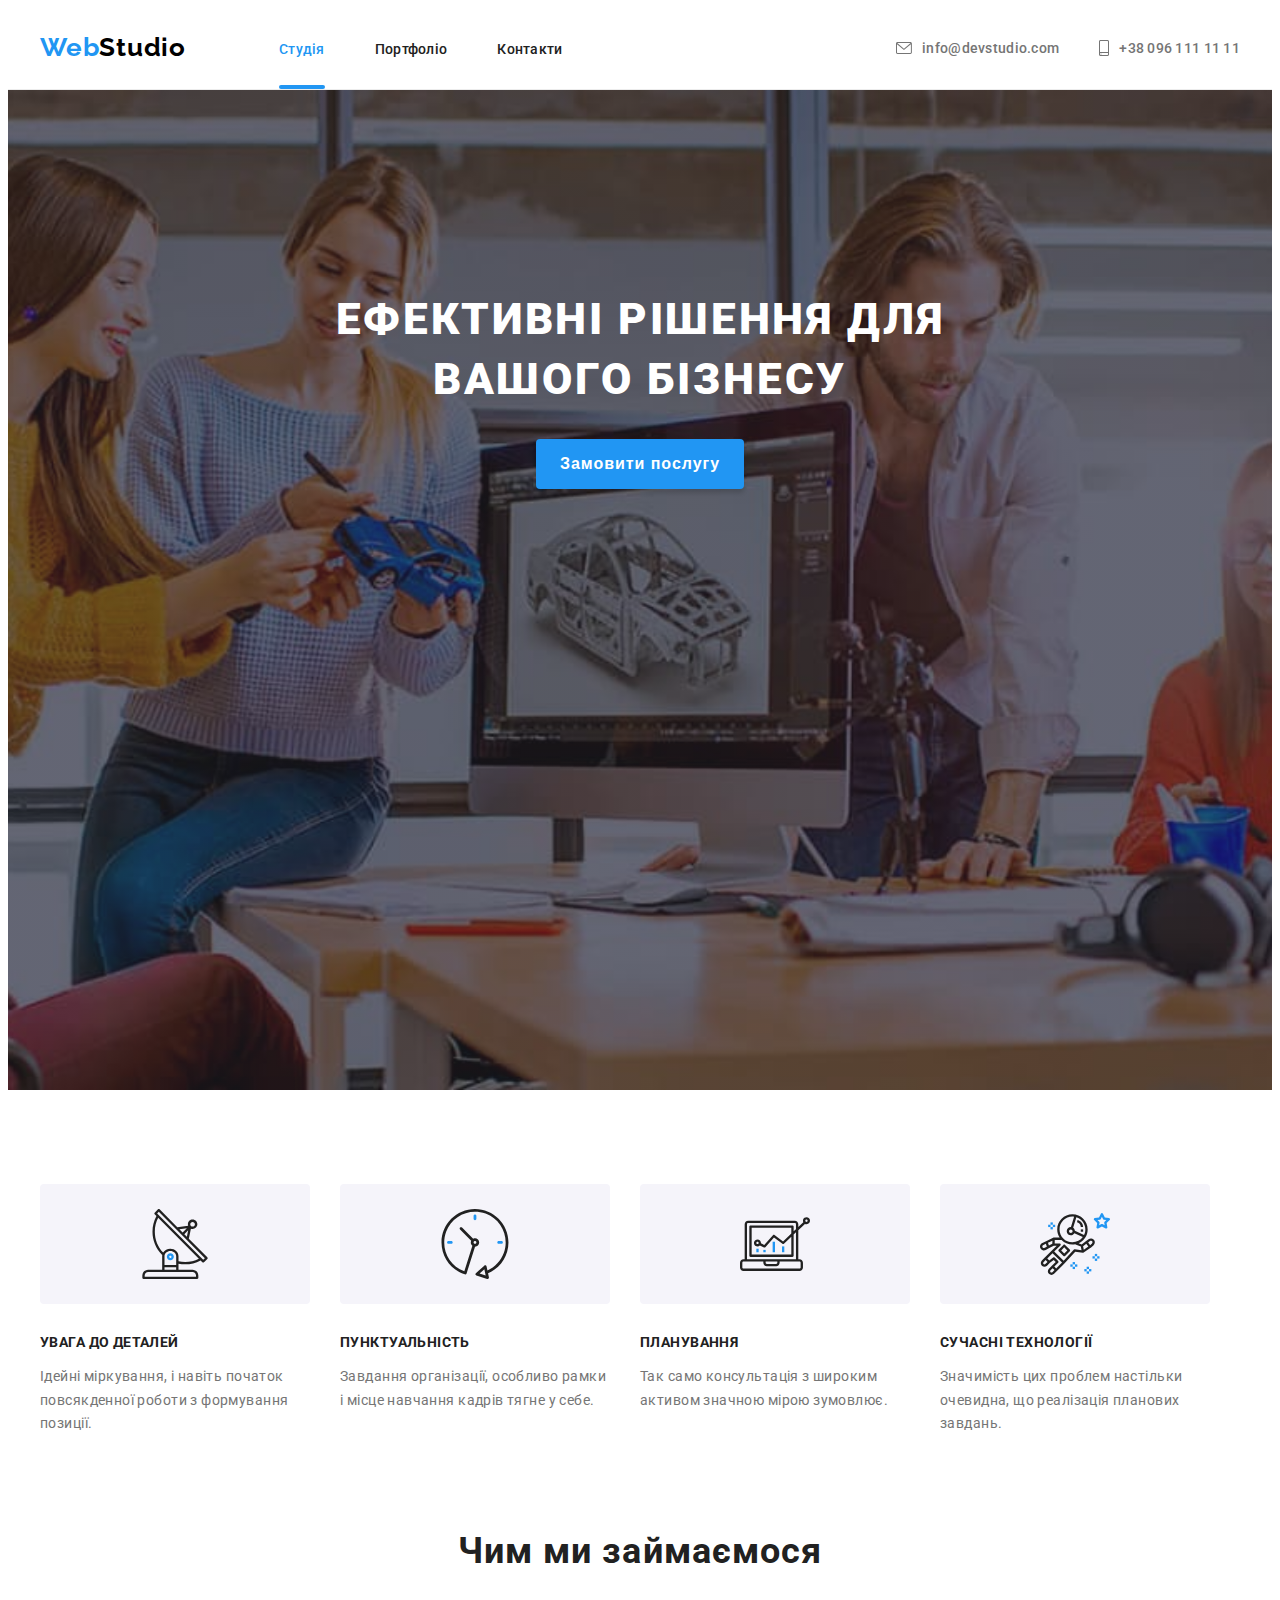
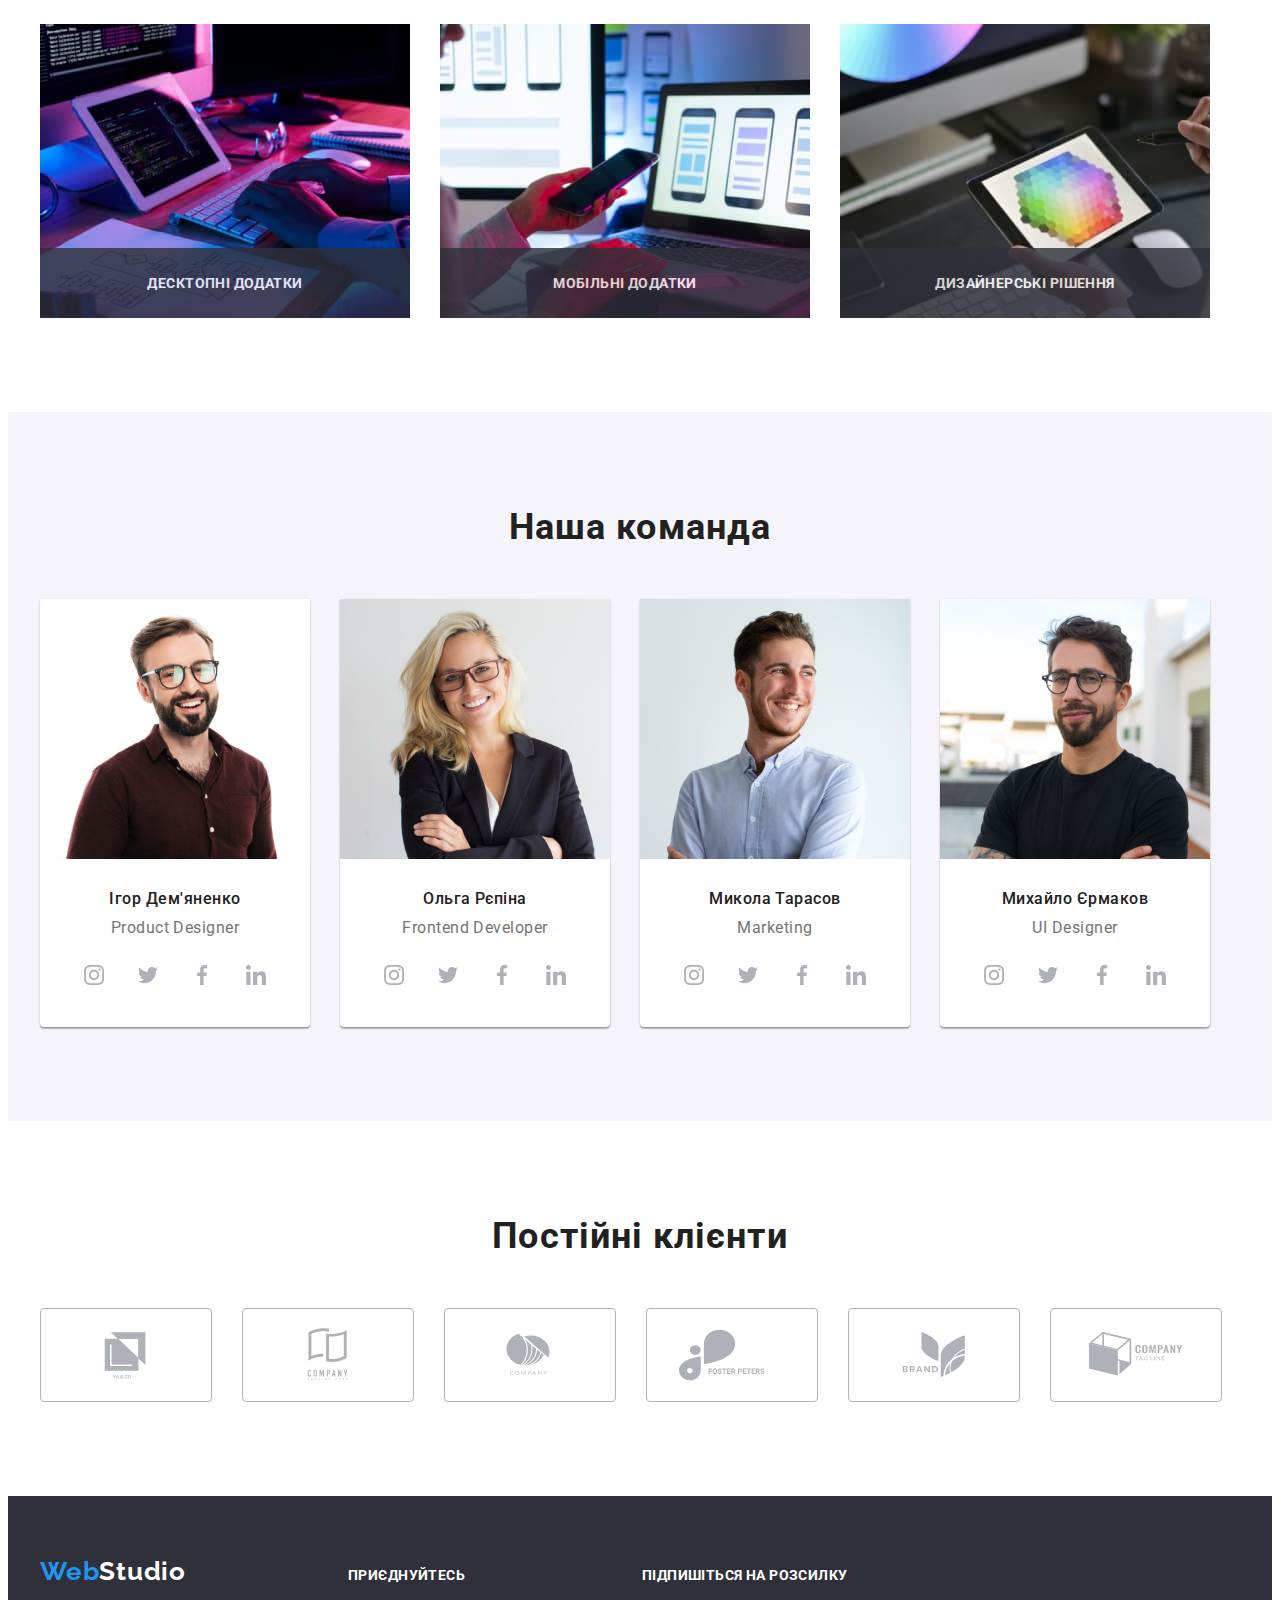
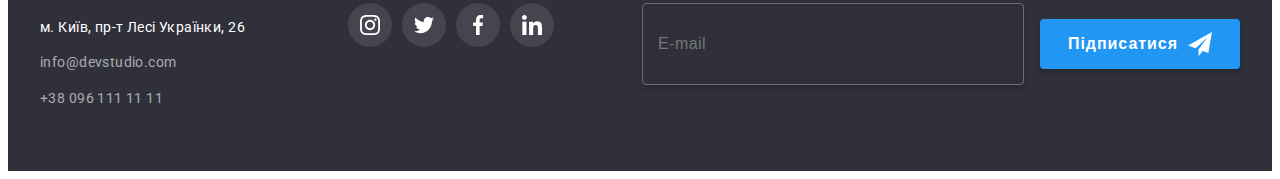
==== commit 3d0c0e79: "додав стилі на футер форм" ====
--- a/index.html
+++ b/index.html
@@ -659,10 +659,12 @@
             />
 
             <button class="footer-form-btn" type="submit">
-              Підписатися
-              <svg class="footer-form-icon" width="24" height="24">
-                <use href="./images/icons/sprite.svg#icon-send"></use>
-              </svg>
+              <div class="form-btn-box">
+                <span class="form-btn-label">Підписатися</span>
+                <svg class="footer-form-send" width="24" height="24">
+                  <use href="./images/icons/sprite.svg#icon-send"></use>
+                </svg>
+              </div>
             </button>
           </label>
         </form>
--- a/css/styles.css
+++ b/css/styles.css
@@ -1013,8 +1013,8 @@
 }
 
 .footer-form-btn {
-  width: 200px;
-  height: 50px;
+  margin: 0;
+  padding: 10px 28px;
 
   text-align: center;
   font-size: 16px;
@@ -1024,12 +1024,19 @@
   color: var(--primary-bg-color);
 
   border-radius: 4px;
-  border: transparent;
+  border: none;
   background-color: var(--accent-color);
   box-shadow: 0px 4px 4px 0px rgba(0, 0, 0, 0.15);
 
   cursor: pointer;
 }
 
-.footer-form-icon {
-}
+.form-btn-box {
+  display: flex;
+  align-items: center;
+  justify-content: center;
+}
+
+.form-btn-label {
+  margin-right: 10px;
+}
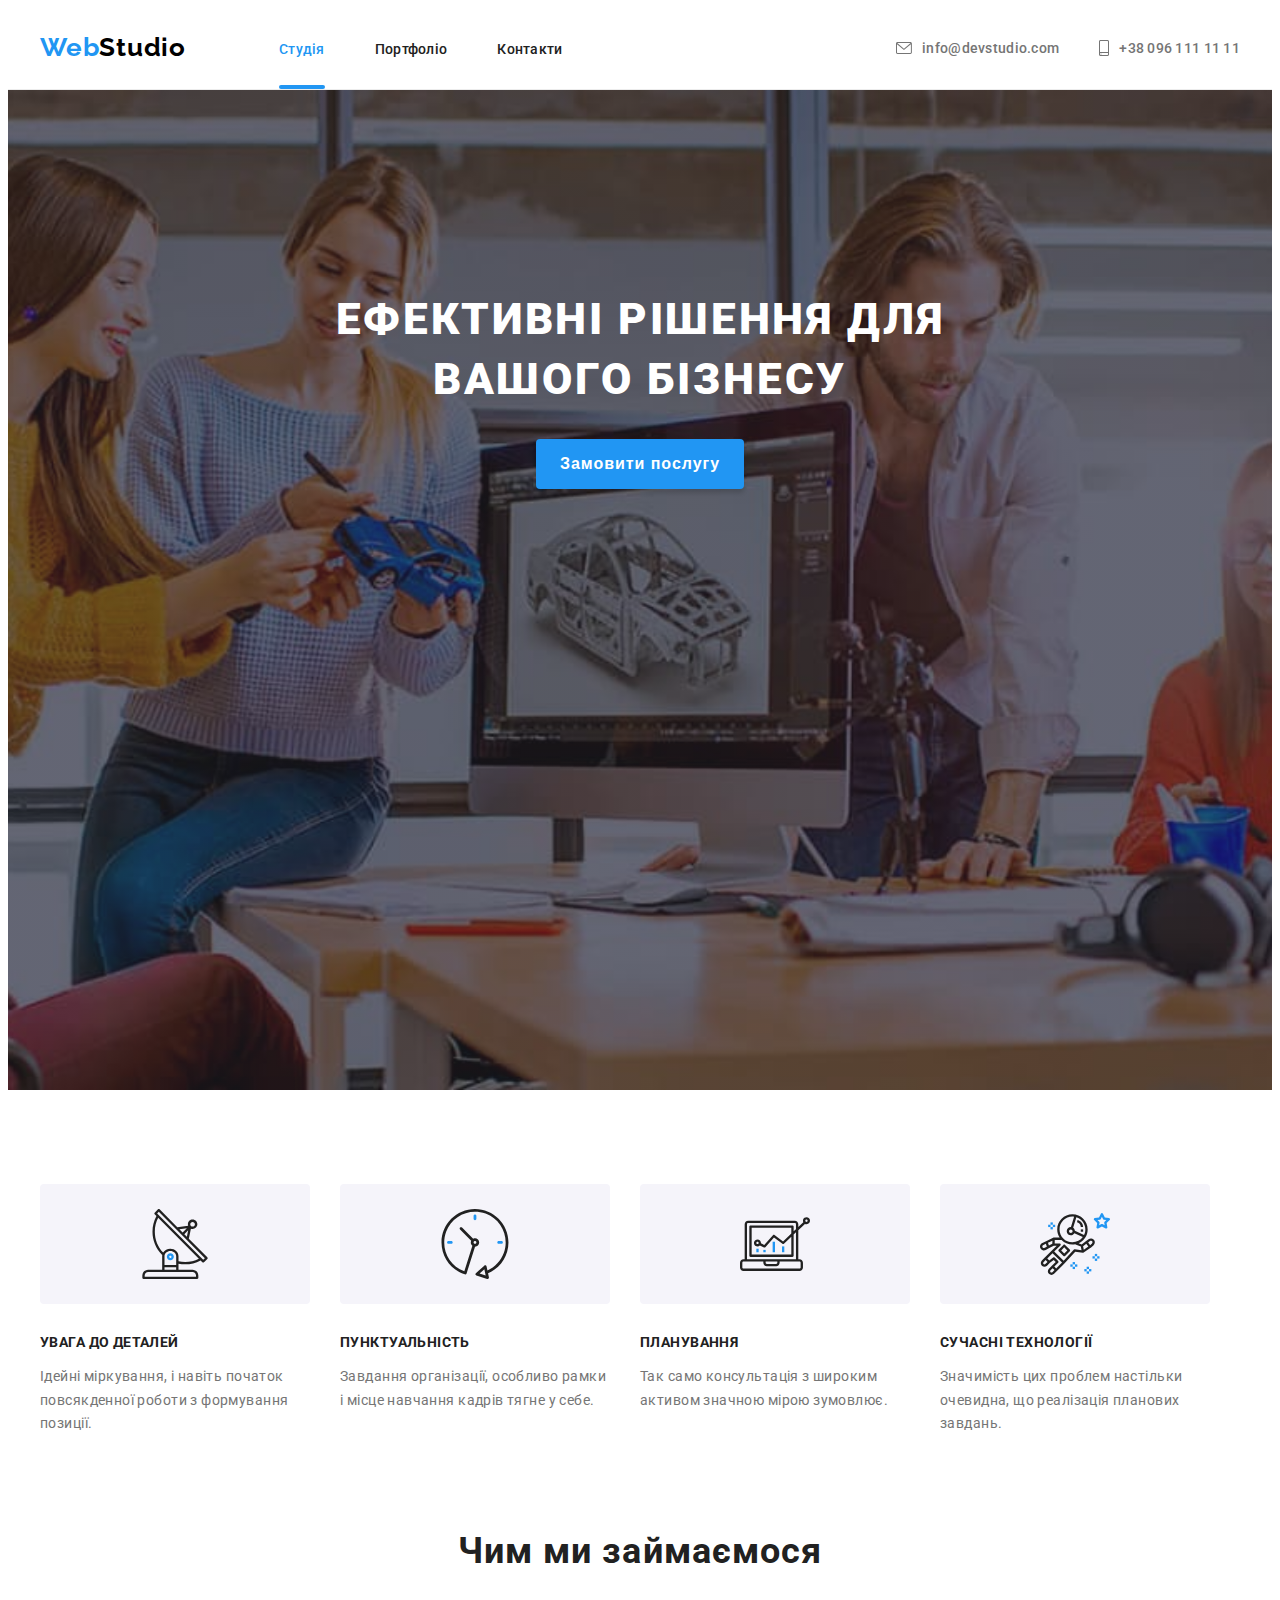
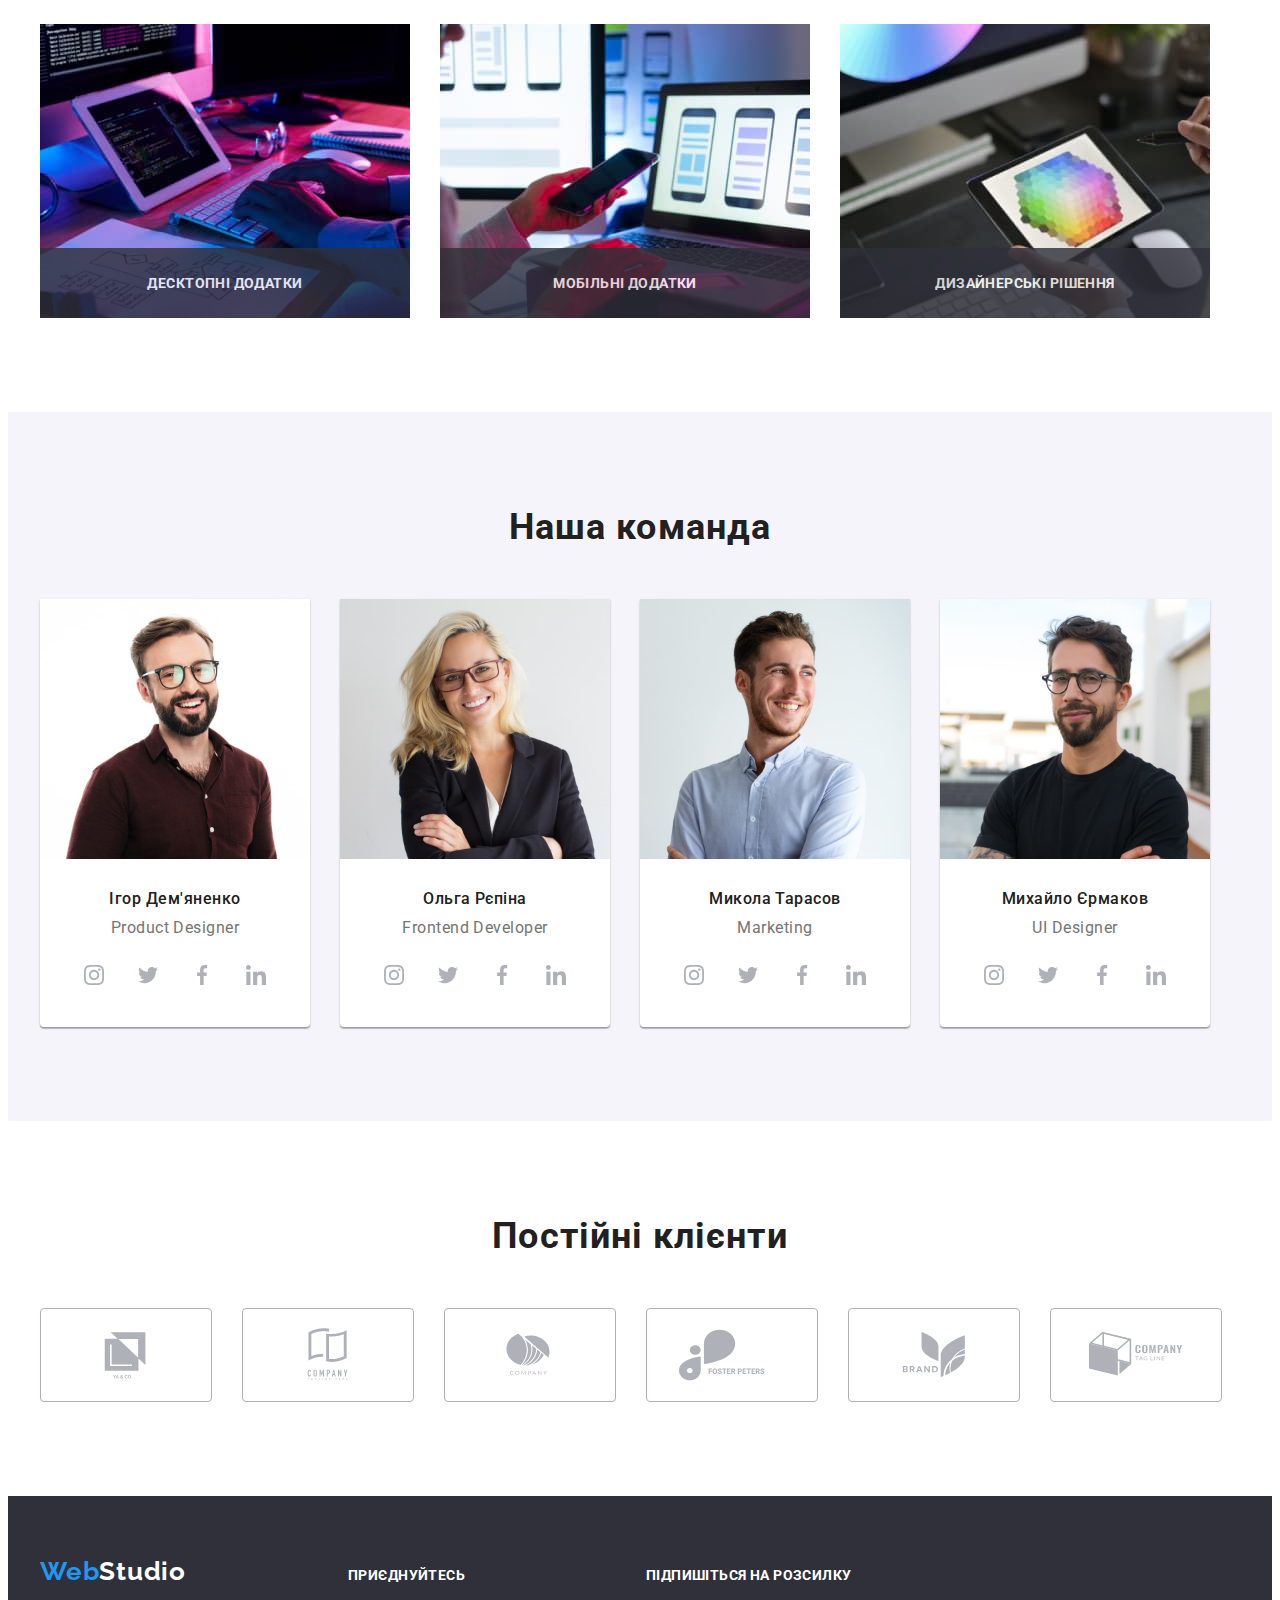
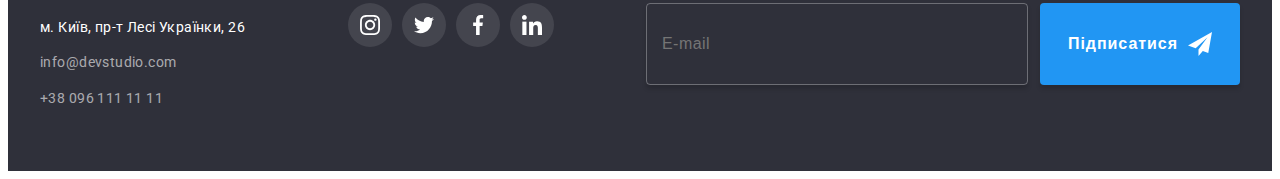
==== commit 886c681a: "змінив розмітку у footer-form" ====
--- a/index.html
+++ b/index.html
@@ -650,8 +650,8 @@
         </div>
 
         <form class="footer-form">
-          <label class="footer-form-field">
-            <span class="footer-form-label">Підпишіться на розсилку</span>
+          <b class="footer-form-label">Підпишіться на розсилку</b>
+          <div class="footer-form-field">
             <input
               class="footer-form-input"
               type="email"
@@ -659,14 +659,12 @@
             />
 
             <button class="footer-form-btn" type="submit">
-              <div class="form-btn-box">
-                <span class="form-btn-label">Підписатися</span>
-                <svg class="footer-form-send" width="24" height="24">
-                  <use href="./images/icons/sprite.svg#icon-send"></use>
-                </svg>
-              </div>
+              <span class="form-btn-label">Підписатися</span>
+              <svg class="footer-form-send" width="24" height="24">
+                <use href="./images/icons/sprite.svg#icon-send"></use>
+              </svg>
             </button>
-          </label>
+          </div>
         </form>
       </div>
     </footer>
--- a/css/styles.css
+++ b/css/styles.css
@@ -276,6 +276,7 @@
   transition: transform 250ms var(--hover-focus-time);
 
   width: 528px;
+  height: 581px;
 
   border-radius: 4px;
   background-color: var(--primary-bg-color);
@@ -451,6 +452,10 @@
 
   transition: background-color 250ms var(--hover-focus-time),
     border-color 250ms var(--hover-focus-time);
+}
+
+.checkbox-label:focus > .checkbox-icon {
+  border: 2px solid var(--accent-color);
 }
 
 .icon-check {
@@ -993,6 +998,10 @@
   color: var(--primary-bg-color);
 }
 
+.footer-form-field {
+  display: flex;
+}
+
 .footer-form-input {
   margin-right: 12px;
   padding: 15px;
@@ -1010,11 +1019,20 @@
   outline: transparent;
   background: rgba(33, 150, 243, 0);
   box-shadow: 0px 4px 4px 0px rgba(0, 0, 0, 0.15);
+
+  transition: border-color 250ms var(--hover-focus-time);
+}
+
+.footer-form-input:focus {
+  border-color: var(--accent-color);
 }
 
 .footer-form-btn {
   margin: 0;
   padding: 10px 28px;
+  display: flex;
+  align-items: center;
+  justify-content: center;
 
   text-align: center;
   font-size: 16px;
